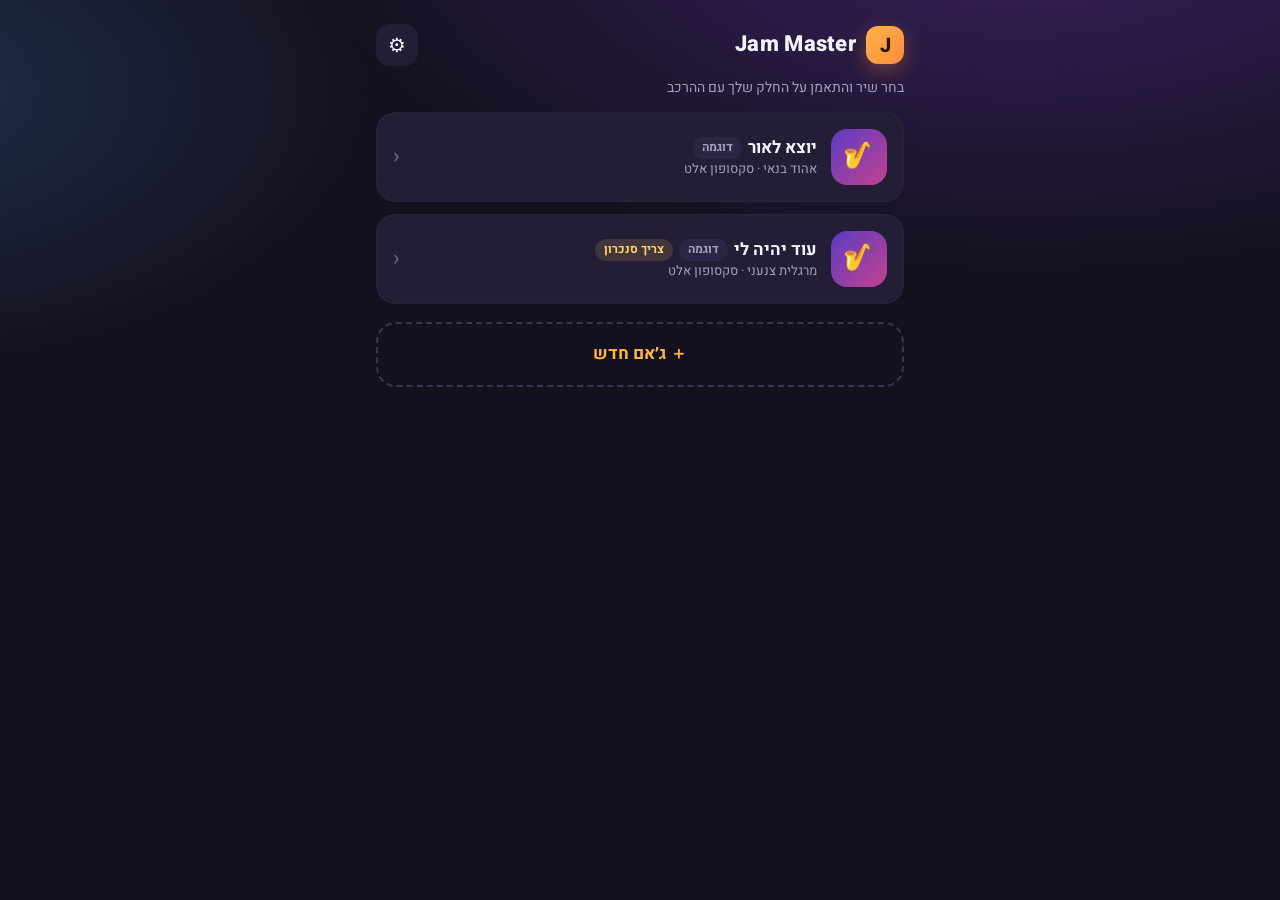
==== index.html @ efbdf994 "Jam Master prototype: play, record, mix and check your part against the score Co-Authored-By: Claude" ====
<!doctype html>
<html lang="he" dir="rtl">
<head>
<meta charset="utf-8">
<meta name="viewport" content="width=device-width,initial-scale=1,viewport-fit=cover">
<meta name="theme-color" content="#14111f">
<meta name="apple-mobile-web-app-capable" content="yes">
<meta name="apple-mobile-web-app-status-bar-style" content="black-translucent">
<title>Jam Master</title>
<link rel="manifest" href="manifest.webmanifest">
<link rel="icon" href="icon.svg" type="image/svg+xml">
<link rel="apple-touch-icon" href="icon-192.png">
<link rel="preconnect" href="https://fonts.googleapis.com">
<link href="https://fonts.googleapis.com/css2?family=Heebo:wght@400;500;700;800&display=swap" rel="stylesheet">
<link rel="stylesheet" href="style.css">
</head>
<body>
<div id="app"></div>
<div id="toast" class="toast" role="status" aria-live="polite"></div>
<script src="music.js"></script>
<script src="analysis.js"></script>
<script src="app.js"></script>
</body>
</html>
---- style.css ----
:root{
  --bg:#14111f; --bg2:#1b1729; --card:#231e36; --card2:#2c2644; --line:#3a3354;
  --text:#f4f1fb; --muted:#a59fc0; --dim:#6f6890;
  --accent:#ffb547; --accent2:#ff8a3d; --good:#3dd6a3; --bad:#ff6b7a; --warn:#ffd166; --info:#7aa7ff;
  --rec:#ff4d6d;
  --r:20px;
  --safe-b:env(safe-area-inset-bottom,0px);
}
*{box-sizing:border-box;-webkit-tap-highlight-color:transparent}
html,body{margin:0;background:var(--bg);color:var(--text);font-family:Heebo,system-ui,-apple-system,"Segoe UI",Arial,sans-serif;font-size:16px;line-height:1.45}
body{min-height:100vh;min-height:100dvh;background:radial-gradient(1200px 600px at 80% -10%,#3a2160 0%,transparent 60%),radial-gradient(900px 500px at -10% 10%,#20304d 0%,transparent 55%),var(--bg);background-attachment:fixed}
button{font:inherit;color:inherit;border:0;background:none;cursor:pointer}
input,select{font:inherit;color:var(--text)}
.wrap{max-width:560px;margin:0 auto;padding:16px 16px calc(32px + var(--safe-b))}
.top{display:flex;align-items:center;gap:12px;padding:8px 0 18px}
.top h1{font-size:22px;margin:0;font-weight:800;flex:1;min-width:0;overflow:hidden;text-overflow:ellipsis;white-space:nowrap}
.brand{display:flex;align-items:center;gap:10px;flex:1}
.brand .logo{width:38px;height:38px;border-radius:12px;background:linear-gradient(135deg,var(--accent),var(--accent2));display:grid;place-items:center;color:#2a1600;font-weight:800;font-size:20px;box-shadow:0 6px 20px #ff8a3d55}
.brand b{font-size:22px;font-weight:800;letter-spacing:.3px}
.iconbtn{width:42px;height:42px;border-radius:14px;background:var(--card);display:grid;place-items:center;font-size:20px;flex:none}
.iconbtn:active{transform:scale(.95)}
.sub{color:var(--muted);font-size:14px}
.card{background:var(--card);border-radius:var(--r);padding:16px;margin-bottom:12px;border:1px solid #ffffff08}
.jam{display:flex;align-items:center;gap:14px;cursor:pointer;transition:transform .12s}
.jam:active{transform:scale(.98)}
.jam .art{width:56px;height:56px;border-radius:16px;flex:none;display:grid;place-items:center;font-size:26px;background:linear-gradient(135deg,#5b3cc4,#c2418f)}
.jam .t{font-weight:700;font-size:17px}
.jam .meta{color:var(--muted);font-size:13px}
.pill{display:inline-block;padding:2px 9px;border-radius:99px;font-size:12px;background:var(--card2);color:var(--muted);margin-inline-start:6px;vertical-align:middle}
.pill.good{background:#3dd6a322;color:var(--good)}.pill.warn{background:#ffd16622;color:var(--warn)}
.newjam{width:100%;padding:18px;border-radius:var(--r);border:2px dashed var(--line);color:var(--accent);font-weight:700;font-size:17px;margin-top:6px}
.newjam:active{background:#ffffff08}
.btn{display:flex;align-items:center;justify-content:center;gap:10px;width:100%;padding:16px;border-radius:18px;font-weight:700;font-size:17px;background:var(--card2);margin-top:10px;transition:transform .1s,opacity .2s}
.btn:active{transform:scale(.98)}
.btn.primary{background:linear-gradient(135deg,var(--accent),var(--accent2));color:#2a1600;box-shadow:0 8px 24px #ff8a3d44}
.btn.rec{background:linear-gradient(135deg,#ff4d6d,#d6336c);color:#fff;box-shadow:0 8px 24px #ff4d6d44}
.btn.ghost{background:transparent;border:1px solid var(--line);color:var(--muted)}
.btn[disabled]{opacity:.4;pointer-events:none}
.row{display:flex;gap:10px}.row>*{flex:1}
.hint{font-size:13px;color:var(--muted);margin-top:8px}
.warnbox{background:#ffd16614;border:1px solid #ffd16640;color:#ffe3a1;padding:12px 14px;border-radius:14px;font-size:14px;margin-bottom:12px}
.errbox{background:#ff6b7a18;border:1px solid #ff6b7a50;color:#ffc2c9;padding:12px 14px;border-radius:14px;font-size:14px;margin-bottom:12px}

/* player */
.stage{text-align:center;padding:22px 16px 18px}
.stage .sec{font-size:14px;color:var(--accent);font-weight:700;letter-spacing:.5px;min-height:20px}
.stage .bar{font-size:56px;font-weight:800;line-height:1.05;font-variant-numeric:tabular-nums}
.stage .barlbl{color:var(--muted);font-size:13px}
.beats{display:flex;justify-content:center;gap:10px;margin:14px 0 6px;direction:ltr}
.beats i{width:14px;height:14px;border-radius:50%;background:var(--card2);transition:background .05s,transform .05s}
.beats i.on{background:var(--accent);transform:scale(1.25)}
.beats i.on.one{background:#fff}
.cue{min-height:64px;display:flex;flex-direction:column;align-items:center;justify-content:center}
.cue .big{font-size:26px;font-weight:800}
.cue .small{font-size:14px;color:var(--muted)}
.cue.play .big{color:var(--good)}
.cue.wait .big{color:var(--warn)}
.tuner{display:flex;align-items:center;justify-content:center;gap:16px;margin-top:6px;direction:ltr}
.tuner .n{min-width:84px;padding:8px 10px;border-radius:14px;background:var(--card2);font-weight:800;font-size:20px}
.tuner .n small{display:block;font-size:11px;color:var(--muted);font-weight:500}
.tuner .n.ok{background:#3dd6a326;color:var(--good)}
.tuner .n.bad{background:#ff6b7a26;color:var(--bad)}
.timeline{position:relative;height:46px;margin:14px 0 4px;border-radius:12px;background:var(--bg2);overflow:hidden;touch-action:none;direction:ltr}
.timeline .seg{position:absolute;top:0;bottom:0;border-left:1px solid #ffffff14}
.timeline .seg span{position:absolute;top:3px;left:4px;font-size:9px;color:var(--dim);white-space:nowrap;max-width:44px;overflow:hidden;text-overflow:ellipsis}
.timeline .nt{position:absolute;bottom:6px;height:12px;background:#ffb54788;border-radius:2px}
.timeline .iss{position:absolute;bottom:22px;width:6px;height:6px;margin-left:-3px;border-radius:50%;background:var(--bad)}
.timeline .head{position:absolute;top:0;bottom:0;width:2px;background:#fff;box-shadow:0 0 8px #fff}
.timeline .rng{position:absolute;top:0;bottom:0;background:#ff4d6d22}
.times{display:flex;justify-content:space-between;font-size:12px;color:var(--dim);direction:ltr;font-variant-numeric:tabular-nums}
.chips{display:flex;gap:8px;overflow-x:auto;padding:4px 0 8px;scrollbar-width:none}
.chips::-webkit-scrollbar{display:none}
.chip{flex:none;padding:8px 14px;border-radius:99px;background:var(--card2);font-size:14px;font-weight:500;color:var(--muted);white-space:nowrap}
.chip.on{background:var(--accent);color:#2a1600;font-weight:700}
.bigctl{display:flex;justify-content:center;align-items:center;gap:22px;margin:18px 0 6px}
.round{width:84px;height:84px;border-radius:50%;display:grid;place-items:center;font-size:32px;background:var(--card2)}
.round.play{background:linear-gradient(135deg,var(--accent),var(--accent2));color:#2a1600;box-shadow:0 10px 30px #ff8a3d55}
.round.rec{background:linear-gradient(135deg,#ff4d6d,#d6336c);color:#fff;box-shadow:0 10px 30px #ff4d6d55}
.round.small{width:56px;height:56px;font-size:22px}
.round:active{transform:scale(.95)}
.round .lbl{font-size:11px}
.recdot{display:inline-block;width:10px;height:10px;border-radius:50%;background:var(--rec);animation:pulse 1s infinite;vertical-align:middle;margin-inline-end:6px}
@keyframes pulse{50%{opacity:.25}}
.toggle{display:flex;align-items:center;justify-content:space-between;gap:12px;padding:12px 0;border-top:1px solid var(--line)}
.toggle:first-child{border-top:0}
.toggle .tl{font-weight:600}.toggle .td{font-size:13px;color:var(--muted)}
.sw{position:relative;width:52px;height:30px;border-radius:99px;background:var(--line);flex:none;transition:background .2s}
.sw::after{content:"";position:absolute;top:3px;right:3px;width:24px;height:24px;border-radius:50%;background:#fff;transition:right .2s}
.sw.on{background:var(--good)}.sw.on::after{right:25px}
.countin{position:fixed;inset:0;background:#14111fcc;backdrop-filter:blur(6px);display:grid;place-items:center;z-index:30;font-size:120px;font-weight:800;color:var(--accent)}

/* stop-on-mistake modal / sheets */
.sheet{position:fixed;inset:0;background:#0009;display:flex;align-items:flex-end;justify-content:center;z-index:40;animation:fade .15s}
.sheet>div{background:var(--bg2);width:100%;max-width:560px;border-radius:26px 26px 0 0;padding:22px 18px calc(22px + var(--safe-b));animation:up .2s}
@keyframes up{from{transform:translateY(40px)}}@keyframes fade{from{opacity:0}}
.sheet h3{margin:0 0 6px;font-size:21px}

/* report */
.scorering{width:150px;height:150px;margin:6px auto 10px;position:relative}
.scorering svg{transform:rotate(-90deg)}
.scorering .v{position:absolute;inset:0;display:grid;place-items:center;font-size:40px;font-weight:800}
.scorering .v small{display:block;font-size:13px;color:var(--muted);font-weight:500;margin-top:-6px}
.stats{display:flex;gap:8px;margin:6px 0 4px}
.stat{flex:1;background:var(--card2);border-radius:14px;padding:10px 6px;text-align:center}
.stat b{display:block;font-size:22px}
.stat span{font-size:12px;color:var(--muted)}
.tip{display:flex;gap:12px;align-items:flex-start;padding:10px 0;border-top:1px solid var(--line)}
.tip:first-of-type{border-top:0}
.tip .e{font-size:22px;line-height:1.2}
.issue{display:flex;gap:12px;align-items:center;padding:12px 0;border-top:1px solid var(--line);cursor:pointer}
.issue:first-of-type{border-top:0}
.issue .m{flex:none;width:48px;height:48px;border-radius:14px;background:var(--card2);display:grid;place-items:center;font-weight:800;line-height:1}
.issue .m small{display:block;font-size:10px;color:var(--muted);font-weight:500}
.issue .tx{flex:1;font-size:14px}
.issue .tx b{font-size:15px}
.issue .go{color:var(--accent);font-size:20px}
.dot{display:inline-block;width:8px;height:8px;border-radius:50%;margin-inline-end:6px}
.slider{display:flex;align-items:center;gap:12px;margin:10px 0}
.slider label{width:70px;font-size:14px;color:var(--muted)}
input[type=range]{flex:1;accent-color:var(--accent);height:30px}
.h2{font-size:18px;font-weight:800;margin:20px 0 10px}

/* wizard */
.steps{display:flex;gap:6px;margin:4px 0 18px}
.steps i{flex:1;height:5px;border-radius:9px;background:var(--card2)}
.steps i.on{background:var(--accent)}
.wz h2{font-size:26px;margin:0 0 6px;font-weight:800}
.field{width:100%;padding:16px;border-radius:16px;border:1px solid var(--line);background:var(--card);font-size:18px;outline:none}
.field:focus{border-color:var(--accent)}
.choices{display:grid;grid-template-columns:1fr 1fr;gap:10px;margin-top:14px}
.choice{padding:14px 10px;border-radius:16px;background:var(--card);border:2px solid transparent;text-align:center;font-weight:600}
.choice .e{font-size:28px;display:block}
.choice small{display:block;color:var(--muted);font-weight:400;font-size:12px}
.choice.on{border-color:var(--accent);background:#ffb54714}
.drop{display:flex;flex-direction:column;align-items:center;gap:6px;padding:22px;border-radius:18px;background:var(--card);border:2px dashed var(--line);text-align:center;cursor:pointer;margin-top:10px}
.drop .e{font-size:34px}
.drop.done{border-style:solid;border-color:var(--good)}
.thumbs{display:flex;gap:8px;flex-wrap:wrap;margin-top:10px}
.thumbs img{width:70px;height:90px;object-fit:cover;border-radius:8px;border:1px solid var(--line)}
.tapzone{height:200px;text-align:center;padding:16px;border-radius:24px;background:var(--card);display:grid;place-items:center;font-size:22px;font-weight:800;user-select:none;-webkit-user-select:none;touch-action:manipulation;margin-top:12px;border:2px solid var(--line);transition:background .06s}
.tapzone.hit{background:#ffb54733;border-color:var(--accent)}
.toast{position:fixed;left:50%;bottom:calc(24px + var(--safe-b));transform:translateX(-50%) translateY(120px);background:#fff;color:#14111f;padding:12px 18px;border-radius:14px;font-weight:600;font-size:15px;z-index:60;transition:transform .25s;max-width:90vw;text-align:center}
.toast.show{transform:translateX(-50%) translateY(0)}
.empty{text-align:center;color:var(--muted);padding:30px 10px}
.spinner{width:34px;height:34px;border-radius:50%;border:4px solid var(--card2);border-top-color:var(--accent);animation:spin 1s linear infinite;margin:20px auto}
@keyframes spin{to{transform:rotate(360deg)}}
.takes .tk{display:flex;align-items:center;gap:12px;padding:10px 0;border-top:1px solid var(--line);cursor:pointer}
.takes .tk:first-child{border-top:0}
.takes .sc{width:44px;height:44px;border-radius:50%;display:grid;place-items:center;font-weight:800;font-size:14px;background:var(--card2)}
.ltr{direction:ltr;unicode-bidi:isolate}
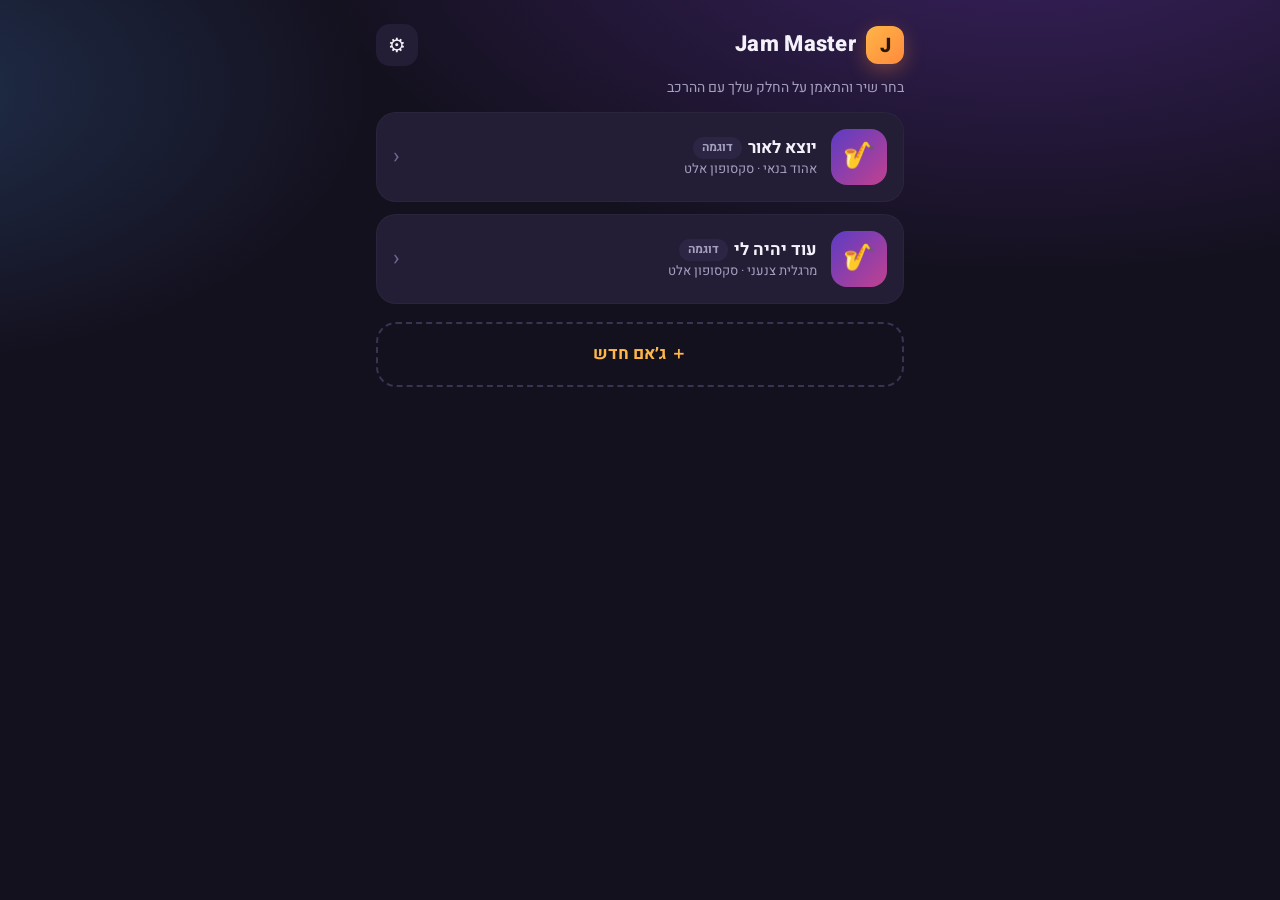
==== commit d12141a4: "Read sheet music straight from PDF; sync the second demo song The PDF reader uses the music-font gly" ====
--- a/index.html
+++ b/index.html
@@ -19,6 +19,7 @@
 <div id="toast" class="toast" role="status" aria-live="polite"></div>
 <script src="music.js"></script>
 <script src="analysis.js"></script>
+<script src="omr.js"></script>
 <script src="app.js"></script>
 </body>
 </html>
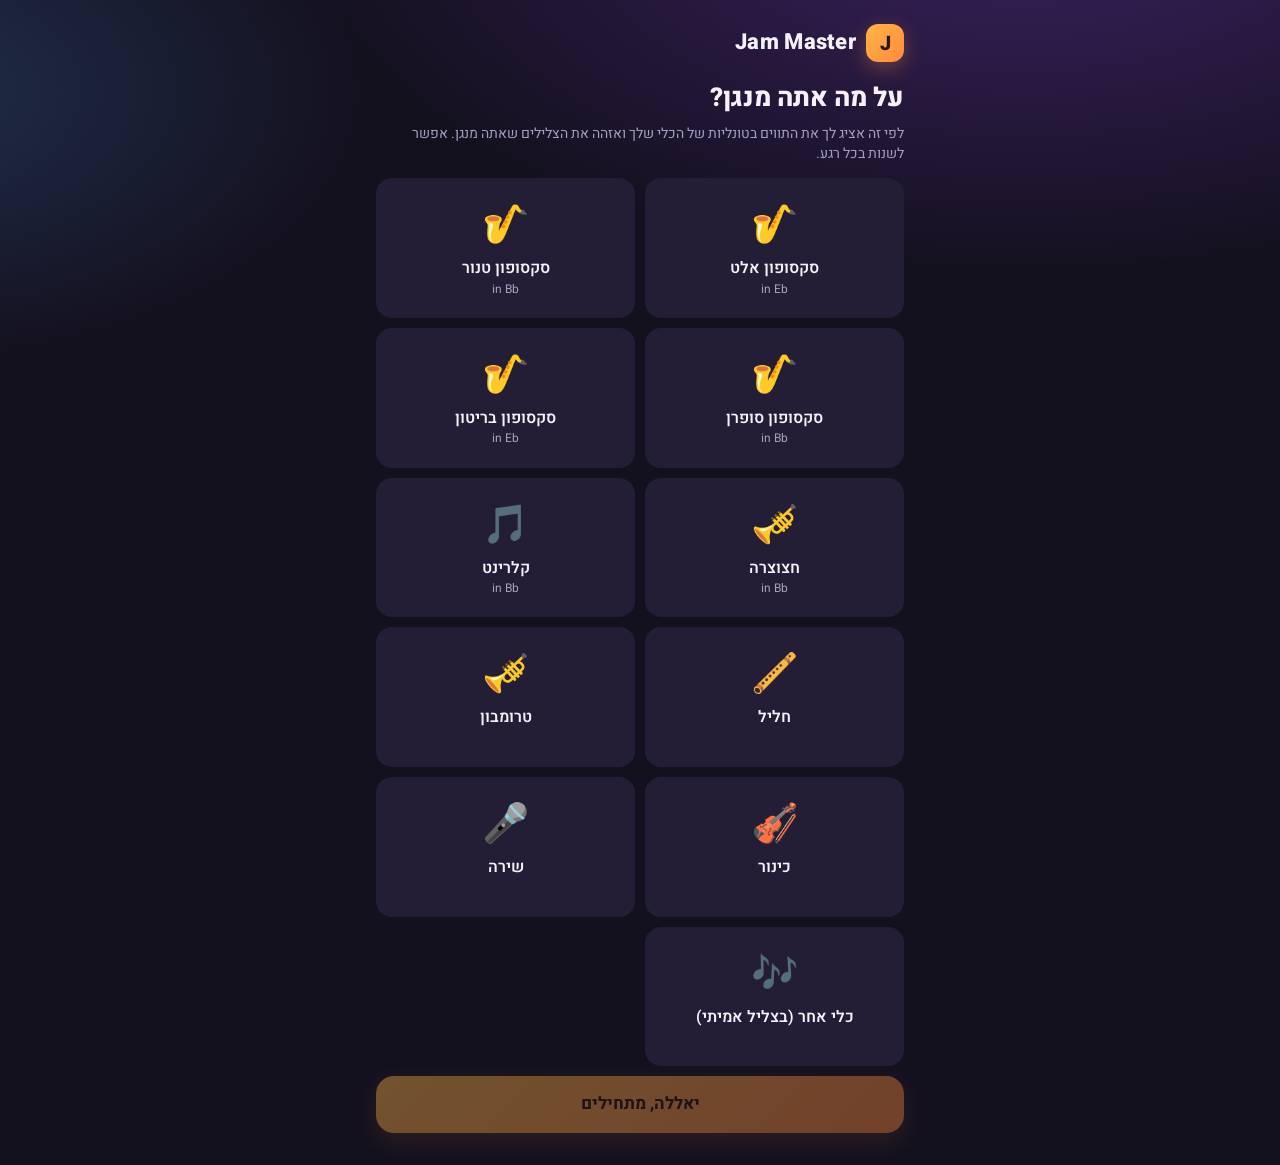
==== commit 7d3b422e: "Virtual band: make a backing track from sheet music alone New Jam > 'no recording': pick a band styl" ====
--- a/index.html
+++ b/index.html
@@ -20,6 +20,8 @@
 <script src="music.js"></script>
 <script src="analysis.js"></script>
 <script src="omr.js"></script>
+<script src="notation.js"></script>
+<script src="band.js"></script>
 <script src="app.js"></script>
 </body>
 </html>
--- a/style.css
+++ b/style.css
@@ -139,8 +139,8 @@
 .thumbs img{width:70px;height:90px;object-fit:cover;border-radius:8px;border:1px solid var(--line)}
 .tapzone{height:200px;text-align:center;padding:16px;border-radius:24px;background:var(--card);display:grid;place-items:center;font-size:22px;font-weight:800;user-select:none;-webkit-user-select:none;touch-action:manipulation;margin-top:12px;border:2px solid var(--line);transition:background .06s}
 .tapzone.hit{background:#ffb54733;border-color:var(--accent)}
-.toast{position:fixed;left:50%;bottom:calc(24px + var(--safe-b));transform:translateX(-50%) translateY(120px);background:#fff;color:#14111f;padding:12px 18px;border-radius:14px;font-weight:600;font-size:15px;z-index:60;transition:transform .25s;max-width:90vw;text-align:center}
-.toast.show{transform:translateX(-50%) translateY(0)}
+.toast{position:fixed;left:50%;bottom:calc(24px + var(--safe-b));transform:translateX(-50%) translateY(120px);background:#fff;color:#14111f;padding:12px 18px;border-radius:14px;font-weight:600;font-size:15px;z-index:60;transition:transform .25s,opacity .25s;opacity:0;pointer-events:none;max-width:90vw;text-align:center}
+.toast.show{transform:translateX(-50%) translateY(0);opacity:1}
 .empty{text-align:center;color:var(--muted);padding:30px 10px}
 .spinner{width:34px;height:34px;border-radius:50%;border:4px solid var(--card2);border-top-color:var(--accent);animation:spin 1s linear infinite;margin:20px auto}
 @keyframes spin{to{transform:rotate(360deg)}}
@@ -148,3 +148,75 @@
 .takes .tk:first-child{border-top:0}
 .takes .sc{width:44px;height:44px;border-radius:50%;display:grid;place-items:center;font-weight:800;font-size:14px;background:var(--card2)}
 .ltr{direction:ltr;unicode-bidi:isolate}
+/* scrolling staff */
+.stage.has-score{padding:14px 0 12px}
+.stagetop{display:flex;justify-content:space-between;align-items:baseline;padding:0 16px 4px}
+.stagetop .sec{min-height:0}
+.barmini{color:var(--muted);font-size:13px}
+.stage.has-score .bar{font-size:22px;font-weight:800;color:var(--text);font-variant-numeric:tabular-nums}
+.stage.has-score .beats{margin:6px 0 2px}
+.stage.has-score .cue{min-height:34px}
+.stage.has-score .cue .big{font-size:22px}
+.stage.has-score .cue.play .small{color:var(--good);font-weight:700}
+.stage.has-score .tuner{padding:0 16px}
+.score{direction:ltr;margin:0 0 2px}
+.score-view{position:relative;overflow:hidden;height:150px;direction:ltr;-webkit-mask-image:linear-gradient(90deg,transparent 0,#000 6%,#000 94%,transparent 100%);mask-image:linear-gradient(90deg,transparent 0,#000 6%,#000 94%,transparent 100%)}
+.score-strip{position:absolute;left:0;top:0;will-change:transform}
+.score-strip svg{display:block}
+.score-head{position:absolute;width:2px;margin-left:-1px;border-radius:2px;background:var(--accent);box-shadow:0 0 10px var(--accent);opacity:.85}
+.score-strip .vf-now,.score-strip .vf-now *{fill:var(--accent);stroke:var(--accent)}
+.score-strip .vf-ok,.score-strip .vf-ok *{fill:var(--good);stroke:var(--good)}
+.score-strip .vf-bad,.score-strip .vf-bad *{fill:var(--bad);stroke:var(--bad)}
+/* my jams */
+.mychip{padding:8px 12px;border-radius:99px;background:var(--card);color:var(--text);font-weight:600;font-size:14px;white-space:nowrap;max-width:45%;overflow:hidden;text-overflow:ellipsis}
+.newjam.big{border:0;background:linear-gradient(135deg,var(--accent),var(--accent2));color:#2a1600;font-size:19px;font-weight:800;padding:20px;box-shadow:0 10px 28px #ff8a3d44;display:flex;align-items:center;justify-content:center;gap:10px}
+.newjam.big span{font-size:26px;line-height:1}
+.newjam.big:active{transform:scale(.98);background:linear-gradient(135deg,var(--accent),var(--accent2))}
+.swipe{position:relative;margin-bottom:12px}
+.swipe .jam{position:relative;z-index:1;margin:0;user-select:none;-webkit-user-select:none}
+.swipe .acts{position:absolute;inset:0;display:flex;gap:8px;align-items:stretch;opacity:0;padding:0}
+.swipe .acts.l{justify-content:flex-start;direction:ltr}
+.swipe .acts.r{justify-content:flex-end;direction:ltr}
+.swipe .acts button{width:67px;border-radius:var(--r);background:var(--card2);color:var(--text);font-size:20px;display:flex;flex-direction:column;align-items:center;justify-content:center;gap:2px}
+.swipe .acts button span{font-size:12px;color:var(--muted)}
+.swipe .acts button.del{background:#ff6b7a33}
+.jam .last{flex:none;text-align:center;font-weight:800;font-size:20px;min-width:54px;font-variant-numeric:tabular-nums}
+.jam .last small{display:block;font-size:11px;font-weight:500;color:var(--muted)}
+.jam .last.none{font-size:12px;font-weight:600;color:var(--accent);background:#ffb54718;border-radius:99px;padding:4px 8px;min-width:0}
+.choices.big .choice{padding:18px 10px}
+.choices.big .choice .e{font-size:38px;margin-bottom:4px}
+.brand{min-width:0}.brand b{white-space:nowrap}
+.choices.compact{grid-template-columns:1fr 1fr 1fr;gap:8px}
+.choices.compact .choice{padding:10px 4px;font-size:13px}
+.choices.compact .choice .e{font-size:22px}
+.choices.compact .choice small{display:none}
+.instpick{display:flex;align-items:center;gap:12px;margin-top:14px;border-color:var(--accent)}
+.instpick .e{font-size:32px}
+/* jam lists */
+.listtitle{display:flex;align-items:center;gap:8px;margin:22px 0 12px;font-size:22px;font-weight:800;color:var(--text);max-width:100%;-webkit-user-select:none;user-select:none;-webkit-touch-callout:none}
+.listtitle span{color:var(--accent);font-size:16px}
+.listrow{display:flex;align-items:center;gap:10px;width:100%;padding:14px 16px;border-radius:16px;background:var(--card2);margin-top:8px;text-align:start;color:var(--text);font-size:16px;font-weight:600;border:2px solid transparent;-webkit-user-select:none;user-select:none;-webkit-touch-callout:none}
+.listrow.on{border-color:var(--accent)}
+.listrow .nm{flex:1;min-width:0;overflow:hidden;text-overflow:ellipsis;white-space:nowrap}
+.listrow .cnt{color:var(--muted);font-size:13px;font-weight:400}
+.listrow .ck{color:var(--accent)}
+.listrow .box{width:24px;height:24px;border-radius:7px;border:2px solid var(--dim);display:grid;place-items:center;color:#2a1600;font-weight:800;font-size:14px;flex:none}
+.listrow.on .box{background:var(--accent);border-color:var(--accent)}
+/* virtual band */
+.or{text-align:center;color:var(--dim);font-size:13px;margin:10px 0 0}
+.drop.gen{border-style:solid;border-color:#7b5cff55;background:linear-gradient(135deg,#5b3cc422,#c2418f18)}
+.drop.gen.done{border-color:var(--good)}
+.drop.off{opacity:.55}
+.choices.styles .choice{padding:14px 8px}
+.choices.styles .choice small{margin-top:3px;line-height:1.3}
+.keycard .keys{display:grid;grid-template-columns:repeat(6,1fr);gap:6px;margin-top:12px;direction:ltr}
+.kchip{position:relative;padding:10px 0;border-radius:12px;background:var(--card2);color:var(--text);font-weight:700;font-size:14px;border:2px solid transparent}
+.kchip.on{border-color:var(--accent);background:#ffb54722;color:var(--accent)}
+.kchip i{position:absolute;top:4px;right:5px;width:6px;height:6px;border-radius:50%;background:var(--good)}
+.bandcard{margin-top:12px}
+.bandhead{display:flex;align-items:center;gap:12px;margin-bottom:6px}
+.bandhead .e{font-size:30px}
+.tracks{display:flex;flex-wrap:wrap;gap:8px;margin-top:12px}
+.trk{display:flex;align-items:center;gap:6px;padding:9px 13px;border-radius:99px;background:var(--card2);color:var(--dim);font-weight:600;font-size:14px;text-decoration:line-through}
+.trk.on{background:#3dd6a322;color:var(--text);text-decoration:none}
+.trk span{font-size:17px}
